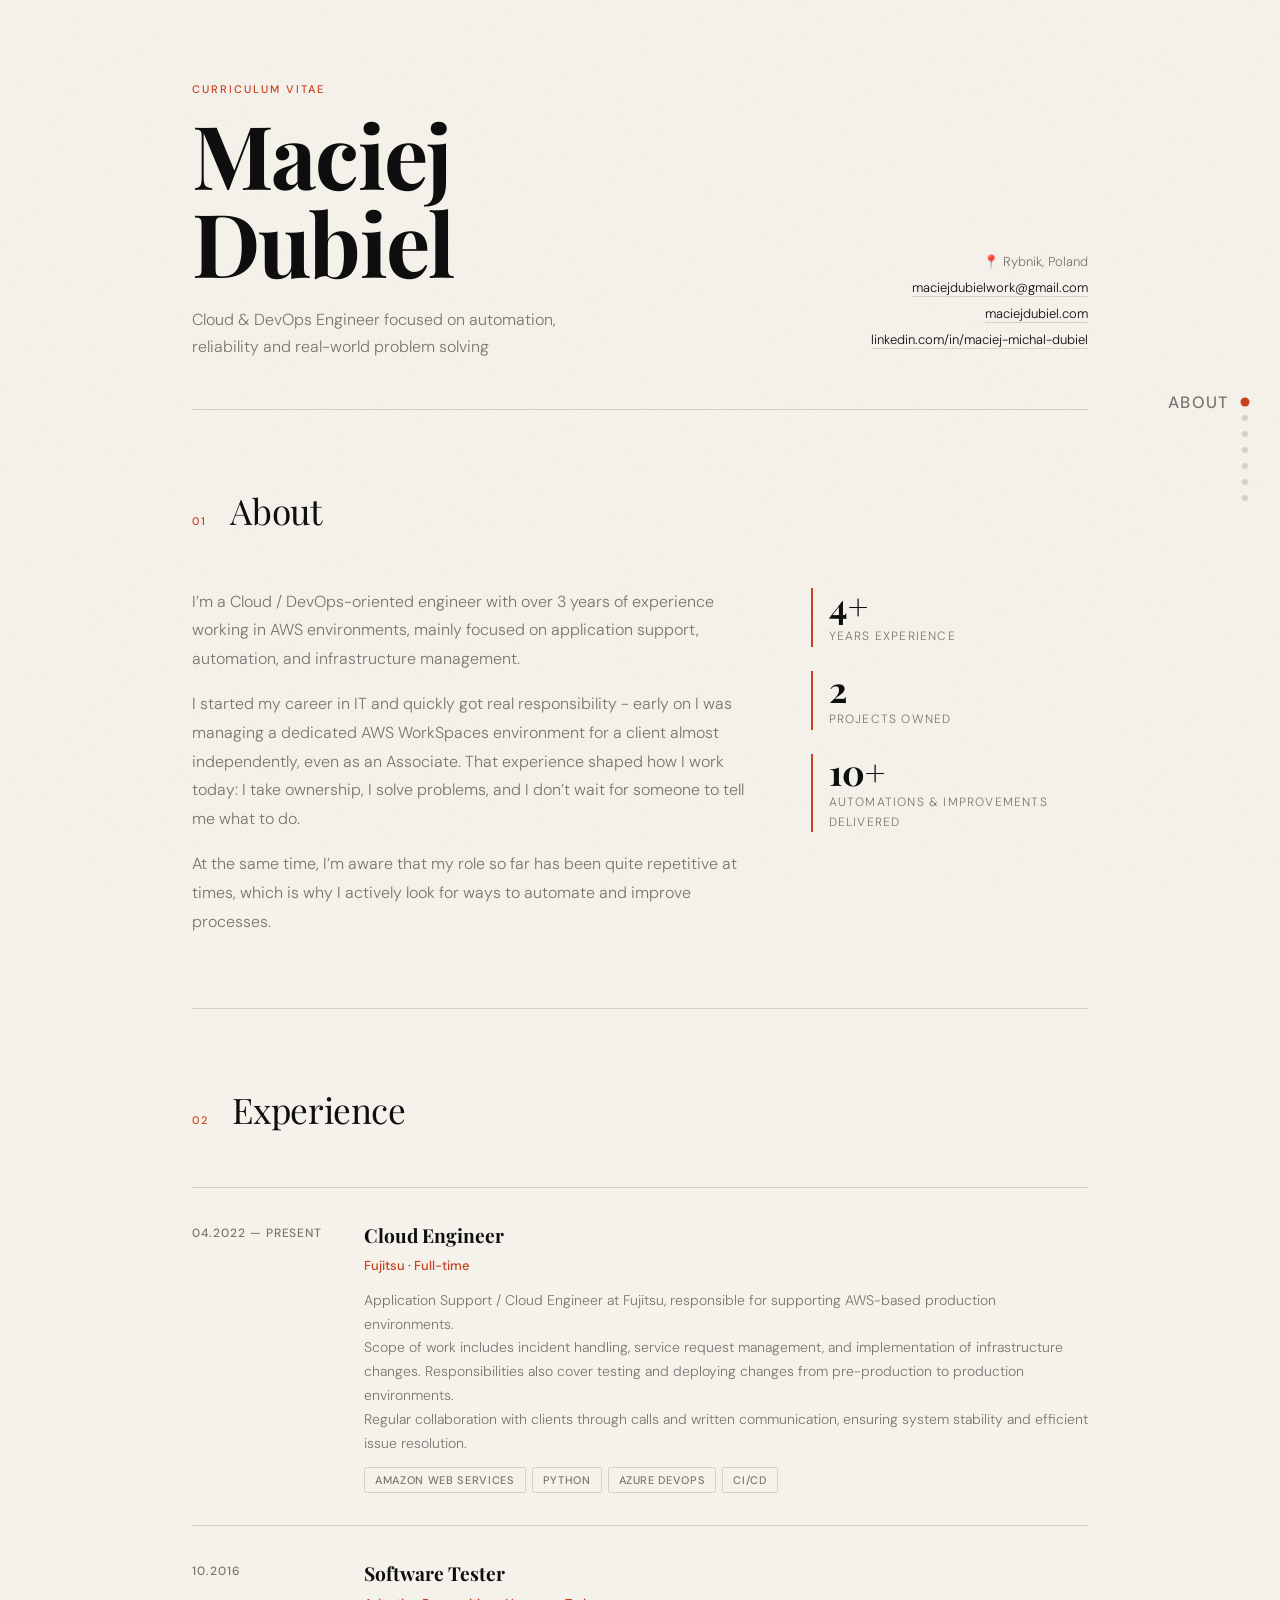
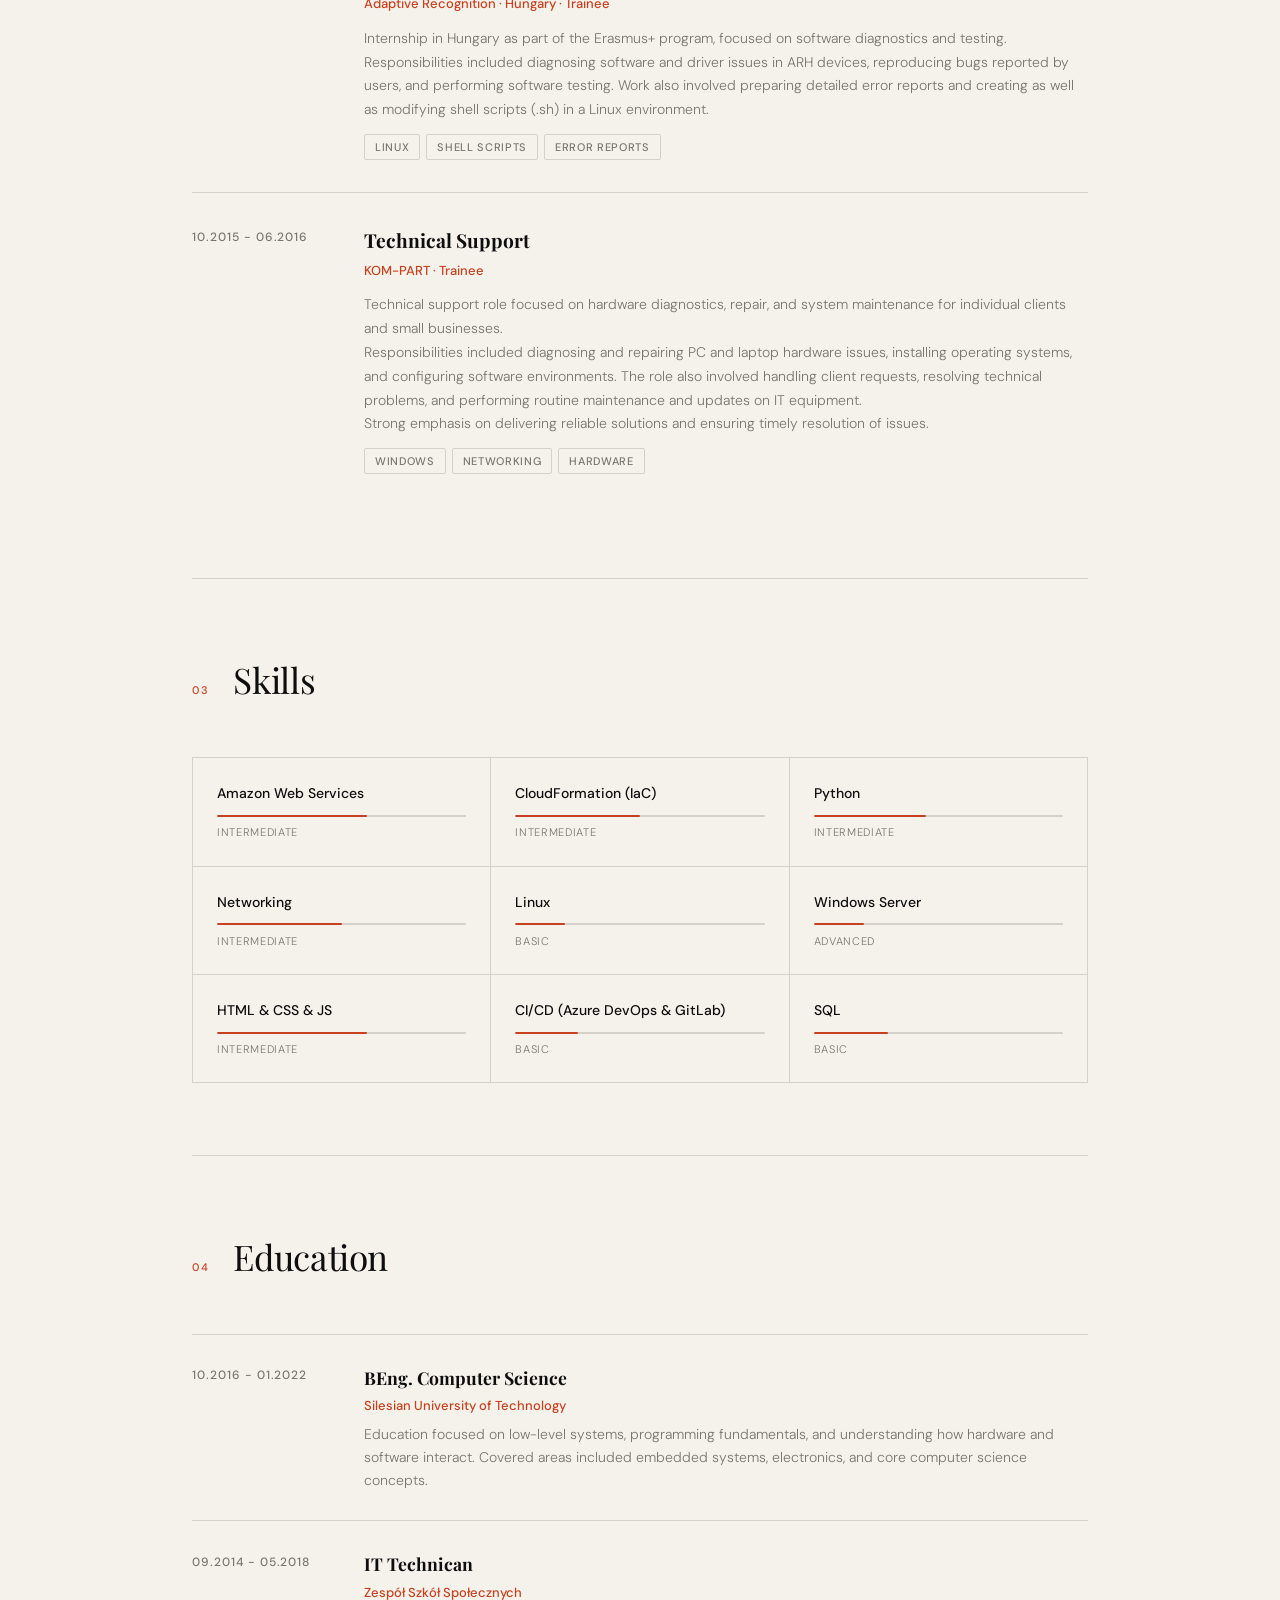
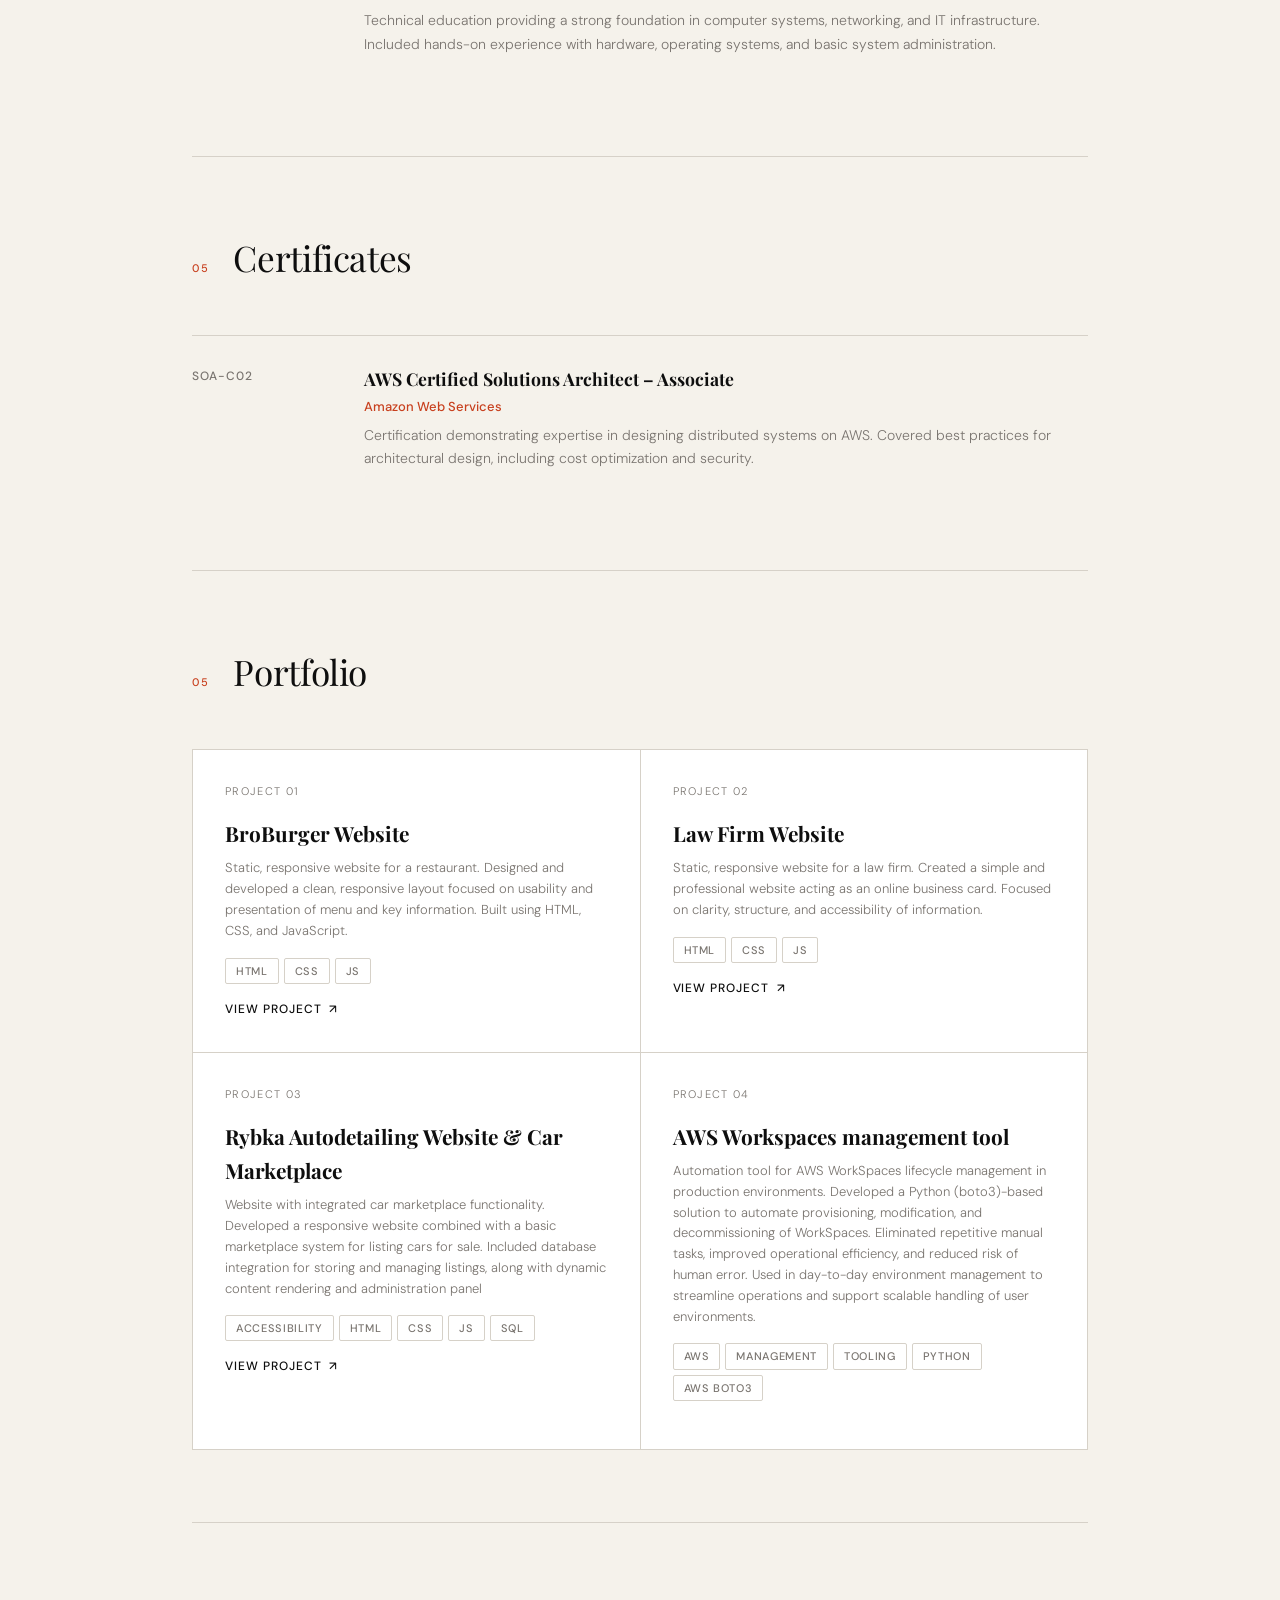
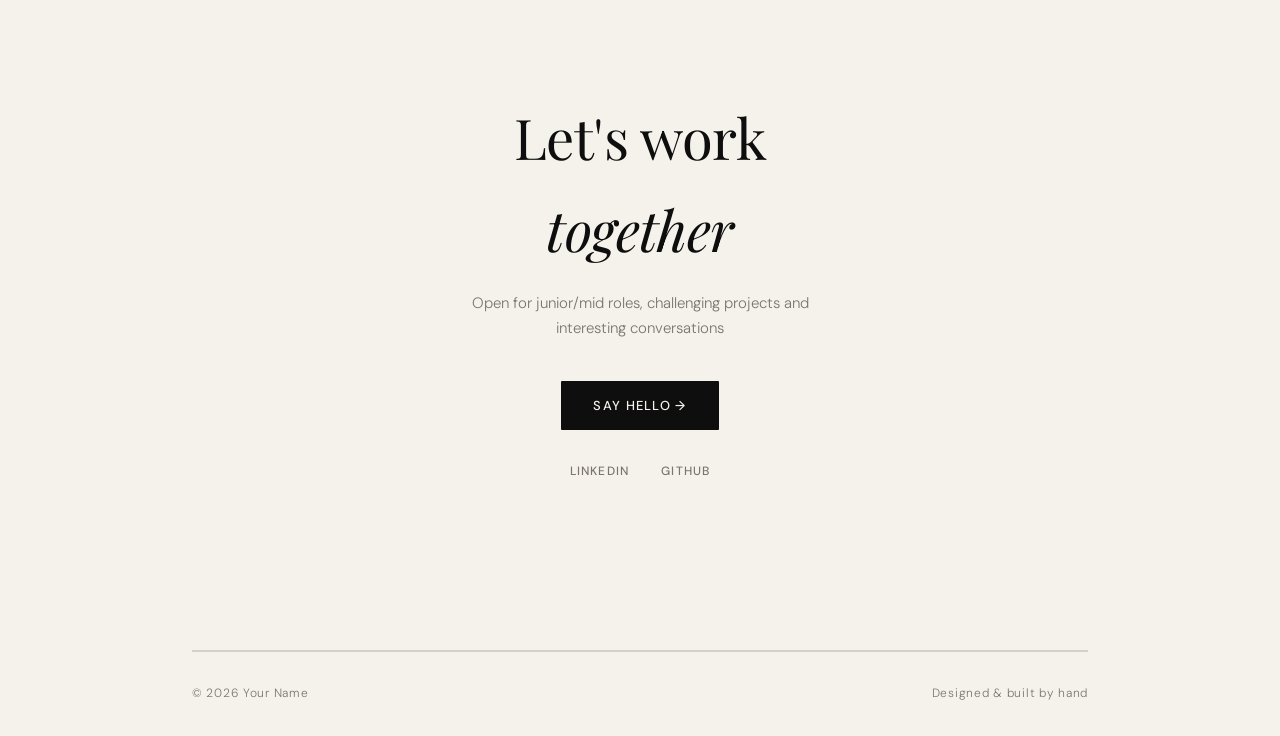
==== cv.html @ cc030956 "Add files via upload" ====
<!DOCTYPE html>
<html lang="en">
<head>
<meta charset="UTF-8">
<meta name="viewport" content="width=device-width, initial-scale=1.0">
<title>CV — Your Name</title>
<link href="https://fonts.googleapis.com/css2?family=Playfair+Display:ital,wght@0,400;0,700;1,400&family=DM+Sans:wght@300;400;500&display=swap" rel="stylesheet">
<link rel="stylesheet" href="style.css">
</head>
<body>

<nav class="section-nav">
  <a href="#about"     data-label="About"></a>
  <a href="#experience" data-label="Experience"></a>
  <a href="#skills"    data-label="Skills"></a>
  <a href="#education" data-label="Education"></a>
  <a href="#certificates" data-label="Certificates"></a>
  <a href="#portfolio" data-label="Portfolio"></a>
  <a href="#contact"   data-label="Contact"></a>
</nav>

<div class="page">

  <!-- HEADER -->
  <header>
    <div class="header-left">
      <p class="name-label">Curriculum Vitae</p>
      <h1>Maciej<br>Dubiel</h1>
      <p class="tagline">Cloud & DevOps Engineer focused on automation, reliability and real-world problem solving</p>
    </div>
    <div class="header-right">
      <div>📍 Rybnik, Poland</div>
      <div><a href="mailto:maciejdubielwork@gmail.com">maciejdubielwork@gmail.com</a></div>
      <div><a href="https://maciejdubiel.com" target="_blank">maciejdubiel.com</a></div>
      <div><a href="https://linkedin.com/in/maciej-michal-dubiel" target="_blank">linkedin.com/in/maciej-michal-dubiel</a></div>
    </div>
  </header>

  <!-- ABOUT -->
  <section id="about">
    <div class="section-header fade-in">
      <span class="section-number">01</span>
      <h2>About</h2>
    </div>
    <div class="about-grid">
      <div class="about-text fade-in">
        <p>I’m a Cloud / DevOps-oriented engineer with over 3 years of experience working in AWS environments, mainly focused on application support, automation, and infrastructure management.</p>
        <p>I started my career in IT and quickly got real responsibility - early on I was managing a dedicated AWS WorkSpaces environment for a client almost independently, even as an Associate. That experience shaped how I work today: I take ownership, I solve problems, and I don’t wait for someone to tell me what to do.</p>
        <p>At the same time, I’m aware that my role so far has been quite repetitive at times, which is why I actively look for ways to automate and improve processes.</p>
      </div>
      <div class="about-stats fade-in">
        <div class="stat">
          <div class="stat-number">4+</div>
          <div class="stat-label">Years experience</div>
        </div>
        <div class="stat">
          <div class="stat-number">2</div>
          <div class="stat-label">Projects owned</div>
        </div>
        <div class="stat">
          <div class="stat-number">10+</div>
          <div class="stat-label">Automations & improvements delivered</div>
        </div>
      </div>
    </div>
  </section>

  <!-- EXPERIENCE -->
  <section id="experience">
    <div class="section-header fade-in">
      <span class="section-number">02</span>
      <h2>Experience</h2>
    </div>
    <div class="timeline">

      <div class="timeline-item">
        <div class="timeline-date">04.2022 — Present</div>
        <div class="timeline-content">
          <h3>Cloud Engineer</h3>
          <div class="company">Fujitsu · Full-time</div>
          <p>Application Support / Cloud Engineer at Fujitsu, responsible for supporting AWS-based production environments.</p>
          <p>Scope of work includes incident handling, service request management, and implementation of infrastructure changes. Responsibilities also cover testing and deploying changes from pre-production to production environments.</p>
          <p>Regular collaboration with clients through calls and written communication, ensuring system stability and efficient issue resolution.</p>
          <div class="tags">
            <span class="tag">Amazon Web Services</span>
            <span class="tag">Python</span>
            <span class="tag">Azure DevOps</span>
            <span class="tag">CI/CD</span>
          </div>
        </div>
      </div>

      <div class="timeline-item">
        <div class="timeline-date">10.2016</div>
        <div class="timeline-content">
          <h3>Software Tester</h3>
          <div class="company">Adaptive Recognition · Hungary · Trainee</div>
          <p>Internship in Hungary as part of the Erasmus+ program, focused on software diagnostics and testing.</p>
          <p>Responsibilities included diagnosing software and driver issues in ARH devices, reproducing bugs reported by users, and performing software testing. Work also involved preparing detailed error reports and creating as well as modifying shell scripts (.sh) in a Linux environment.</p>
          <div class="tags">
            <span class="tag">Linux</span>
            <span class="tag">Shell Scripts</span>
            <span class="tag">Error reports</span>
          </div>
        </div>
      </div>

      <div class="timeline-item">
        <div class="timeline-date">10.2015 - 06.2016</div>
        <div class="timeline-content">
          <h3>Technical Support</h3>
          <div class="company">KOM-PART · Trainee</div>
          <p>Technical support role focused on hardware diagnostics, repair, and system maintenance for individual clients and small businesses.</p>
          <p>Responsibilities included diagnosing and repairing PC and laptop hardware issues, installing operating systems, and configuring software environments. The role also involved handling client requests, resolving technical problems, and performing routine maintenance and updates on IT equipment.</p>
          <p>Strong emphasis on delivering reliable solutions and ensuring timely resolution of issues.</p>
          <div class="tags">
            <span class="tag">Windows</span>
            <span class="tag">Networking</span>
            <span class="tag">Hardware</span>
          </div>
        </div>
      </div>

    </div>
  </section>

  <!-- SKILLS -->
  <section id="skills">
    <div class="section-header fade-in">
      <span class="section-number">03</span>
      <h2>Skills</h2>
    </div>
    <div class="skills-grid fade-in">
      <div class="skill-cell"><div class="skill-name">Amazon Web Services</div><div class="skill-bar"><div class="skill-fill" data-width="60"></div></div><div class="skill-level">Intermediate</div></div>
      <div class="skill-cell"><div class="skill-name">CloudFormation (IaC)</div><div class="skill-bar"><div class="skill-fill" data-width="50"></div></div><div class="skill-level">Intermediate</div></div>
      <div class="skill-cell"><div class="skill-name">Python</div><div class="skill-bar"><div class="skill-fill" data-width="45"></div></div><div class="skill-level">Intermediate</div></div>
      <div class="skill-cell"><div class="skill-name">Networking</div><div class="skill-bar"><div class="skill-fill" data-width="50"></div></div><div class="skill-level">Intermediate</div></div>
      <div class="skill-cell"><div class="skill-name">Linux</div><div class="skill-bar"><div class="skill-fill" data-width="20"></div></div><div class="skill-level">Basic</div></div>
      <div class="skill-cell"><div class="skill-name">Windows Server</div><div class="skill-bar"><div class="skill-fill" data-width="20"></div></div><div class="skill-level">Advanced</div></div>
      <div class="skill-cell"><div class="skill-name">HTML & CSS & JS</div><div class="skill-bar"><div class="skill-fill" data-width="60"></div></div><div class="skill-level">Intermediate</div></div>
      <div class="skill-cell"><div class="skill-name">CI/CD (Azure DevOps & GitLab)</div><div class="skill-bar"><div class="skill-fill" data-width="25"></div></div><div class="skill-level">Basic</div></div>
      <div class="skill-cell"><div class="skill-name">SQL</div><div class="skill-bar"><div class="skill-fill" data-width="30"></div></div><div class="skill-level">Basic</div></div>
    </div>
  </section>

  <!-- EDUCATION -->
  <section id="education">
    <div class="section-header fade-in">
      <span class="section-number">04</span>
      <h2>Education</h2>
    </div>
    <div class="edu-list">
      <div class="edu-item fade-in">
        <div class="edu-year">10.2016 - 01.2022</div>
        <div class="edu-content">
          <h3>BEng. Computer Science</h3>
          <div class="institution">Silesian University of Technology</div>
          <p>Education focused on low-level systems, programming fundamentals, and understanding how hardware and software interact. Covered areas included embedded systems, electronics, and core computer science concepts.</p>
        </div>
      </div>
      <div class="edu-item fade-in">
        <div class="edu-year">09.2014 - 05.2018</div>
        <div class="edu-content">
          <h3>IT Technican</h3>
          <div class="institution">Zespół Szkół Społecznych</div>
          <p>Technical education providing a strong foundation in computer systems, networking, and IT infrastructure. Included hands-on experience with hardware, operating systems, and basic system administration.</p>
        </div>
      </div>
    </div>
  </section>

   <!-- Certificates -->
  <section id="certificates">
    <div class="section-header fade-in">
      <span class="section-number">05</span>
      <h2>Certificates</h2>
    </div>
    <div class="edu-list">
      <div class="edu-item fade-in">
        <div class="edu-year">SOA-C02</div>
        <div class="edu-content">
          <h3>AWS Certified Solutions Architect – Associate</h3>
          <div class="institution">Amazon Web Services</div>
          <p>Certification demonstrating expertise in designing distributed systems on AWS. Covered best practices for architectural design, including cost optimization and security.</p>
        </div>
      </div>

  </section>

  <!-- PORTFOLIO -->
  <section id="portfolio">
    <div class="section-header fade-in">
      <span class="section-number">05</span>
      <h2>Portfolio</h2>
    </div>
    <div class="portfolio-grid fade-in">

      <a class="portfolio-item" href="https://pozdromaciek.github.io/Broburger_website/" target="_blank">
        <div class="proj-num">Project 01</div>
        <div class="proj-title">BroBurger Website</div>
        <div class="proj-desc">Static, responsive website for a restaurant.
        Designed and developed a clean, responsive layout focused on usability and presentation of menu and key information. Built using HTML, CSS, and JavaScript.</div>
        <div class="proj-tags tags"><span class="tag">HTML</span><span class="tag">CSS</span><span class="tag">JS</span></div>
        <div class="proj-link">View project <span class="proj-arrow">↗</span></div>
      </a>

      <a class="portfolio-item" href="https://www.adwokatszczepanska.pl/" target="_blank">
        <div class="proj-num">Project 02</div>
        <div class="proj-title">Law Firm Website</div>
        <div class="proj-desc">Static, responsive website for a law firm.
        Created a simple and professional website acting as an online business card. Focused on clarity, structure, and accessibility of information.</div>
        <div class="proj-tags tags"><span class="tag">HTML</span><span class="tag">CSS</span><span class="tag">JS</span></div>
        <div class="proj-link">View project <span class="proj-arrow">↗</span></div>
      </a>

      <a class="portfolio-item" href="https://rybkaautodetailing.pl/" target="_blank">
        <div class="proj-num">Project 03</div>
        <div class="proj-title">Rybka Autodetailing Website & Car Marketplace</div>
        <div class="proj-desc">Website with integrated car marketplace functionality.
        Developed a responsive website combined with a basic marketplace system for listing cars for sale. Included database integration for storing and managing listings, along with dynamic content rendering and administration panel</div>
        <div class="proj-tags tags"><span class="tag">Accessibility</span><span class="tag">HTML</span><span class="tag">CSS</span><span class="tag">JS</span><span class="tag">SQL</span></div>
        <div class="proj-link">View project <span class="proj-arrow">↗</span></div>
      </a>

      <a class="portfolio-item" href="#" target="_blank">
        <div class="proj-num">Project 04</div>
        <div class="proj-title">AWS Workspaces management tool</div>
        <div class="proj-desc">Automation tool for AWS WorkSpaces lifecycle management in production environments.
        Developed a Python (boto3)-based solution to automate provisioning, modification, and decommissioning of WorkSpaces. Eliminated repetitive manual tasks, improved operational efficiency, and reduced risk of human error.
        Used in day-to-day environment management to streamline operations and support scalable handling of user environments.</div>
        <div class="proj-tags tags"><span class="tag">AWS</span><span class="tag">Management</span><span class="tag">Tooling</span><span class="tag">Python</span><span class="tag">AWS Boto3</span></div>
      </a>

    </div>
  </section>

  <!-- CONTACT -->
  <section id="contact">
    <div class="contact-block fade-in">
      <h2>Let's work<br><em>together</em></h2>
      <p>Open for junior/mid roles, challenging projects and interesting conversations</p>
      <a class="btn" href="mailto:maciejdubielwork@gmail.com">Say hello →</a>
      <div class="contact-links">
        <a href="https://www.linkedin.com/in/maciej-michal-dubiel/" target="_blank">LinkedIn</a>
        <a href="https://github.com/pozdromaciek" target="_blank">GitHub</a>
      </div>
    </div>
  </section>

  <footer>
    <span>© 2026 Your Name</span>
    <span>Designed & built by hand</span>
  </footer>

</div>

<script>
  // Intersection observer — fade in + skill bars
  const io = new IntersectionObserver((entries) => {
    entries.forEach(entry => {
      if (!entry.isIntersecting) return;
      const el = entry.target;
      el.classList.add('visible');

      // animate skill bars inside this element
      el.querySelectorAll('.skill-fill').forEach(bar => {
        bar.style.width = bar.dataset.width + '%';
      });

      io.unobserve(el);
    });
  }, { threshold: 0.12 });

  document.querySelectorAll('.fade-in, .timeline-item').forEach(el => io.observe(el));

  // Active nav dot
  const sections = document.querySelectorAll('section[id]');
  const navLinks = document.querySelectorAll('.section-nav a');

  const sectionObserver = new IntersectionObserver((entries) => {
    entries.forEach(entry => {
      if (entry.isIntersecting) {
        navLinks.forEach(a => a.classList.remove('active'));
        const active = document.querySelector(`.section-nav a[href="#${entry.target.id}"]`);
        if (active) active.classList.add('active');
      }
    });
  }, { rootMargin: '-40% 0px -40% 0px' });

  sections.forEach(s => sectionObserver.observe(s));
</script>
</body>
</html>
---- style.css ----
*, *::before, *::after { box-sizing: border-box; margin: 0; padding: 0; }

  :root {
    --ink: #0e0e0e;
    --paper: #f5f2eb;
    --accent: #c8401e;
    --muted: #7a7570;
    --line: #d6d1c8;
    --card: #ffffff;
    --ff-display: 'Playfair Display', Georgia, serif;
    --ff-body: 'DM Sans', system-ui, sans-serif;
  }

  html { scroll-behavior: smooth; }

  body {
    background: var(--paper);
    color: var(--ink);
    font-family: var(--ff-body);
    font-weight: 300;
    line-height: 1.65;
    font-size: 15px;
    overflow-x: hidden;
  }

  /* ── NOISE TEXTURE ── */
  body::before {
    content: '';
    position: fixed;
    inset: 0;
    background-image: url("data:image/svg+xml,%3Csvg viewBox='0 0 256 256' xmlns='http://www.w3.org/2000/svg'%3E%3Cfilter id='n'%3E%3CfeTurbulence type='fractalNoise' baseFrequency='0.9' numOctaves='4' stitchTiles='stitch'/%3E%3C/filter%3E%3Crect width='100%25' height='100%25' filter='url(%23n)' opacity='0.04'/%3E%3C/svg%3E");
    pointer-events: none;
    z-index: 0;
  }

  /* ── LAYOUT ── */
  .page { position: relative; z-index: 1; max-width: 960px; margin: 0 auto; padding: 0 2rem; }

  /* ── HEADER ── */
  header {
    padding: 5rem 0 3rem;
    border-bottom: 1px solid var(--line);
    display: grid;
    grid-template-columns: 1fr auto;
    gap: 2rem;
    align-items: end;
  }

  .header-left {}

  .name-label {
    font-family: var(--ff-body);
    font-size: 11px;
    font-weight: 500;
    letter-spacing: 0.18em;
    text-transform: uppercase;
    color: var(--accent);
    margin-bottom: 0.75rem;
  }

  h1 {
    font-family: var(--ff-display);
    font-size: clamp(3rem, 8vw, 5.5rem);
    font-weight: 700;
    line-height: 1.0;
    letter-spacing: -0.02em;
    color: var(--ink);
  }

  h1 em {
    font-style: italic;
    font-weight: 400;
    color: var(--accent);
  }

  .tagline {
    margin-top: 1.25rem;
    font-size: 1rem;
    color: var(--muted);
    max-width: 38ch;
    line-height: 1.7;
  }

  .header-right {
    text-align: right;
    font-size: 13px;
    color: var(--muted);
    line-height: 2;
    padding-bottom: 0.5rem;
  }

  .header-right a {
    color: var(--ink);
    text-decoration: none;
    border-bottom: 1px solid var(--line);
    transition: border-color 0.2s, color 0.2s;
  }
  .header-right a:hover { color: var(--accent); border-color: var(--accent); }

  /* ── NAV DOTS ── */
  .section-nav {
    position: fixed;
    right: 2rem;
    top: 50%;
    transform: translateY(-50%);
    display: flex;
    flex-direction: column;
    gap: 10px;
    z-index: 100;
  }

  .section-nav a {
    display: block;
    width: 6px;
    height: 6px;
    border-radius: 50%;
    background: var(--line);
    transition: background 0.3s, transform 0.3s;
    position: relative;
  }

  .section-nav a::after {
    content: attr(data-label);
    position: absolute;
    right: 14px;
    top: 50%;
    transform: translateY(-50%);
    font-size: 11px;
    font-weight: 500;
    letter-spacing: 0.1em;
    text-transform: uppercase;
    color: var(--muted);
    white-space: nowrap;
    opacity: 0;
    transition: opacity 0.2s;
    pointer-events: none;
  }

  .section-nav a:hover::after,
  .section-nav a.active::after { opacity: 1; }

  .section-nav a.active,
  .section-nav a:hover {
    background: var(--accent);
    transform: scale(1.5);
  }

  /* ── SECTIONS ── */
  section { padding: 4.5rem 0; border-bottom: 1px solid var(--line); }
  section:last-child { border-bottom: none; }

  .section-header {
    display: flex;
    align-items: baseline;
    gap: 1.5rem;
    margin-bottom: 3rem;
  }

  .section-number {
    font-size: 11px;
    font-weight: 500;
    letter-spacing: 0.15em;
    text-transform: uppercase;
    color: var(--accent);
    min-width: 2ch;
  }

  h2 {
    font-family: var(--ff-display);
    font-size: clamp(1.6rem, 3vw, 2.2rem);
    font-weight: 400;
    letter-spacing: -0.01em;
  }

  /* ── ABOUT ── */
  .about-grid { display: grid; grid-template-columns: 2fr 1fr; gap: 4rem; align-items: start; }

  .about-text p { color: var(--muted); font-size: 1rem; line-height: 1.8; }
  .about-text p + p { margin-top: 1rem; }

  .about-stats { display: flex; flex-direction: column; gap: 1.5rem; }

  .stat { border-left: 2px solid var(--accent); padding-left: 1rem; }
  .stat-number { font-family: var(--ff-display); font-size: 2.2rem; font-weight: 700; line-height: 1; }
  .stat-label { font-size: 12px; text-transform: uppercase; letter-spacing: 0.1em; color: var(--muted); margin-top: 0.25rem; }

  /* ── EXPERIENCE ── */
  .timeline { display: flex; flex-direction: column; gap: 0; }

  .timeline-item {
    display: grid;
    grid-template-columns: 140px 1fr;
    gap: 2rem;
    padding: 2rem 0;
    border-top: 1px solid var(--line);
    position: relative;
    opacity: 0;
    transform: translateY(20px);
    transition: opacity 0.5s ease, transform 0.5s ease;
  }

  .timeline-item.visible { opacity: 1; transform: translateY(0); }

  .timeline-date {
    font-size: 12px;
    font-weight: 500;
    letter-spacing: 0.08em;
    color: var(--muted);
    text-transform: uppercase;
    padding-top: 0.2rem;
  }

  .timeline-content h3 {
    font-family: var(--ff-display);
    font-size: 1.2rem;
    font-weight: 700;
    margin-bottom: 0.2rem;
  }

  .timeline-content .company {
    font-size: 13px;
    color: var(--accent);
    font-weight: 500;
    margin-bottom: 0.75rem;
  }

  .timeline-content p { color: var(--muted); font-size: 14px; line-height: 1.7; }

  .tags { display: flex; flex-wrap: wrap; gap: 6px; margin-top: 0.75rem; }
  .tag {
    font-size: 11px;
    font-weight: 500;
    letter-spacing: 0.06em;
    text-transform: uppercase;
    padding: 3px 10px;
    border: 1px solid var(--line);
    border-radius: 2px;
    color: var(--muted);
  }

  /* ── SKILLS ── */
  .skills-grid { display: grid; grid-template-columns: repeat(3, 1fr); gap: 1px; background: var(--line); border: 1px solid var(--line); }

  .skill-cell {
    background: var(--paper);
    padding: 1.5rem;
    transition: background 0.2s;
    cursor: default;
  }

  .skill-cell:hover { background: var(--card); }

  .skill-name {
    font-size: 14px;
    font-weight: 500;
    margin-bottom: 0.6rem;
  }

  .skill-bar {
    height: 2px;
    background: var(--line);
    border-radius: 1px;
    overflow: hidden;
  }

  .skill-fill {
    height: 100%;
    background: var(--accent);
    border-radius: 1px;
    width: 0%;
    transition: width 1s cubic-bezier(0.4, 0, 0.2, 1);
  }

  .skill-level { font-size: 11px; color: var(--muted); margin-top: 0.4rem; letter-spacing: 0.06em; text-transform: uppercase; }

  /* ── EDUCATION ── */
  .edu-list { display: flex; flex-direction: column; gap: 0; }

  .edu-item {
    display: grid;
    grid-template-columns: 140px 1fr;
    gap: 2rem;
    padding: 1.75rem 0;
    border-top: 1px solid var(--line);
  }

  .edu-year { font-size: 12px; color: var(--muted); font-weight: 500; letter-spacing: 0.08em; text-transform: uppercase; padding-top: 0.2rem; }

  .edu-content h3 { font-family: var(--ff-display); font-size: 1.1rem; font-weight: 700; margin-bottom: 0.2rem; }
  .edu-content .institution { font-size: 13px; color: var(--accent); font-weight: 500; margin-bottom: 0.4rem; }
  .edu-content p { font-size: 14px; color: var(--muted); }

  /* ── PORTFOLIO ── */
  .portfolio-grid { display: grid; grid-template-columns: repeat(2, 1fr); gap: 1px; background: var(--line); border: 1px solid var(--line); }

  .portfolio-item {
    background: var(--card);
    padding: 2rem;
    position: relative;
    overflow: hidden;
    cursor: pointer;
    transition: background 0.25s;
    text-decoration: none;
    color: inherit;
    display: block;
  }

  .portfolio-item:hover { background: var(--ink); }
  .portfolio-item:hover .proj-title,
  .portfolio-item:hover .proj-desc,
  .portfolio-item:hover .proj-link { color: var(--paper); }
  .portfolio-item:hover .proj-tags .tag { border-color: rgba(255,255,255,0.2); color: rgba(255,255,255,0.6); }
  .portfolio-item:hover .proj-arrow { color: var(--accent); }

  .proj-num { font-size: 11px; letter-spacing: 0.12em; text-transform: uppercase; color: var(--muted); margin-bottom: 1rem; transition: color 0.25s; }
  .portfolio-item:hover .proj-num { color: rgba(255,255,255,0.4); }

  .proj-title { font-family: var(--ff-display); font-size: 1.3rem; font-weight: 700; margin-bottom: 0.5rem; transition: color 0.25s; }
  .proj-desc { font-size: 13px; color: var(--muted); line-height: 1.6; margin-bottom: 1rem; transition: color 0.25s; }
  .proj-tags { display: flex; flex-wrap: wrap; gap: 5px; margin-bottom: 1rem; }

  .proj-link { font-size: 12px; font-weight: 500; letter-spacing: 0.08em; text-transform: uppercase; transition: color 0.25s; }
  .proj-arrow { margin-left: 4px; transition: color 0.25s; }

  /* ── CONTACT ── */
  .contact-block {
    display: flex;
    flex-direction: column;
    align-items: center;
    text-align: center;
    padding: 6rem 0;
  }

  .contact-block h2 {
    font-family: var(--ff-display);
    font-size: clamp(2rem, 5vw, 3.5rem);
    margin-bottom: 1rem;
  }

  .contact-block p { color: var(--muted); margin-bottom: 2.5rem; max-width: 40ch; }

  .btn {
    display: inline-flex;
    align-items: center;
    gap: 0.5rem;
    padding: 0.85rem 2rem;
    background: var(--ink);
    color: var(--paper);
    text-decoration: none;
    font-size: 13px;
    font-weight: 500;
    letter-spacing: 0.1em;
    text-transform: uppercase;
    transition: background 0.2s, color 0.2s;
    border-radius: 1px;
  }

  .btn:hover { background: var(--accent); }

  .contact-links { display: flex; gap: 2rem; margin-top: 2rem; }
  .contact-links a { font-size: 12px; font-weight: 500; letter-spacing: 0.1em; text-transform: uppercase; color: var(--muted); text-decoration: none; border-bottom: 1px solid transparent; transition: color 0.2s, border-color 0.2s; }
  .contact-links a:hover { color: var(--ink); border-color: var(--ink); }

  /* ── FOOTER ── */
  footer {
    padding: 2rem 0;
    display: flex;
    justify-content: space-between;
    align-items: center;
    font-size: 12px;
    color: var(--muted);
    letter-spacing: 0.06em;
    border-top: 1px solid var(--line);
  }

  /* ── FADE IN ── */
  .fade-in { opacity: 0; transform: translateY(24px); transition: opacity 0.6s ease, transform 0.6s ease; }
  .fade-in.visible { opacity: 1; transform: translateY(0); }

  /* ── RESPONSIVE ── */
  @media (max-width: 700px) {
    header { grid-template-columns: 1fr; }
    .header-right { text-align: left; }
    .about-grid { grid-template-columns: 1fr; gap: 2rem; }
    .skills-grid { grid-template-columns: repeat(2, 1fr); }
    .portfolio-grid { grid-template-columns: 1fr; }
    .timeline-item, .edu-item { grid-template-columns: 1fr; gap: 0.5rem; }
    .section-nav { display: none; }
  }
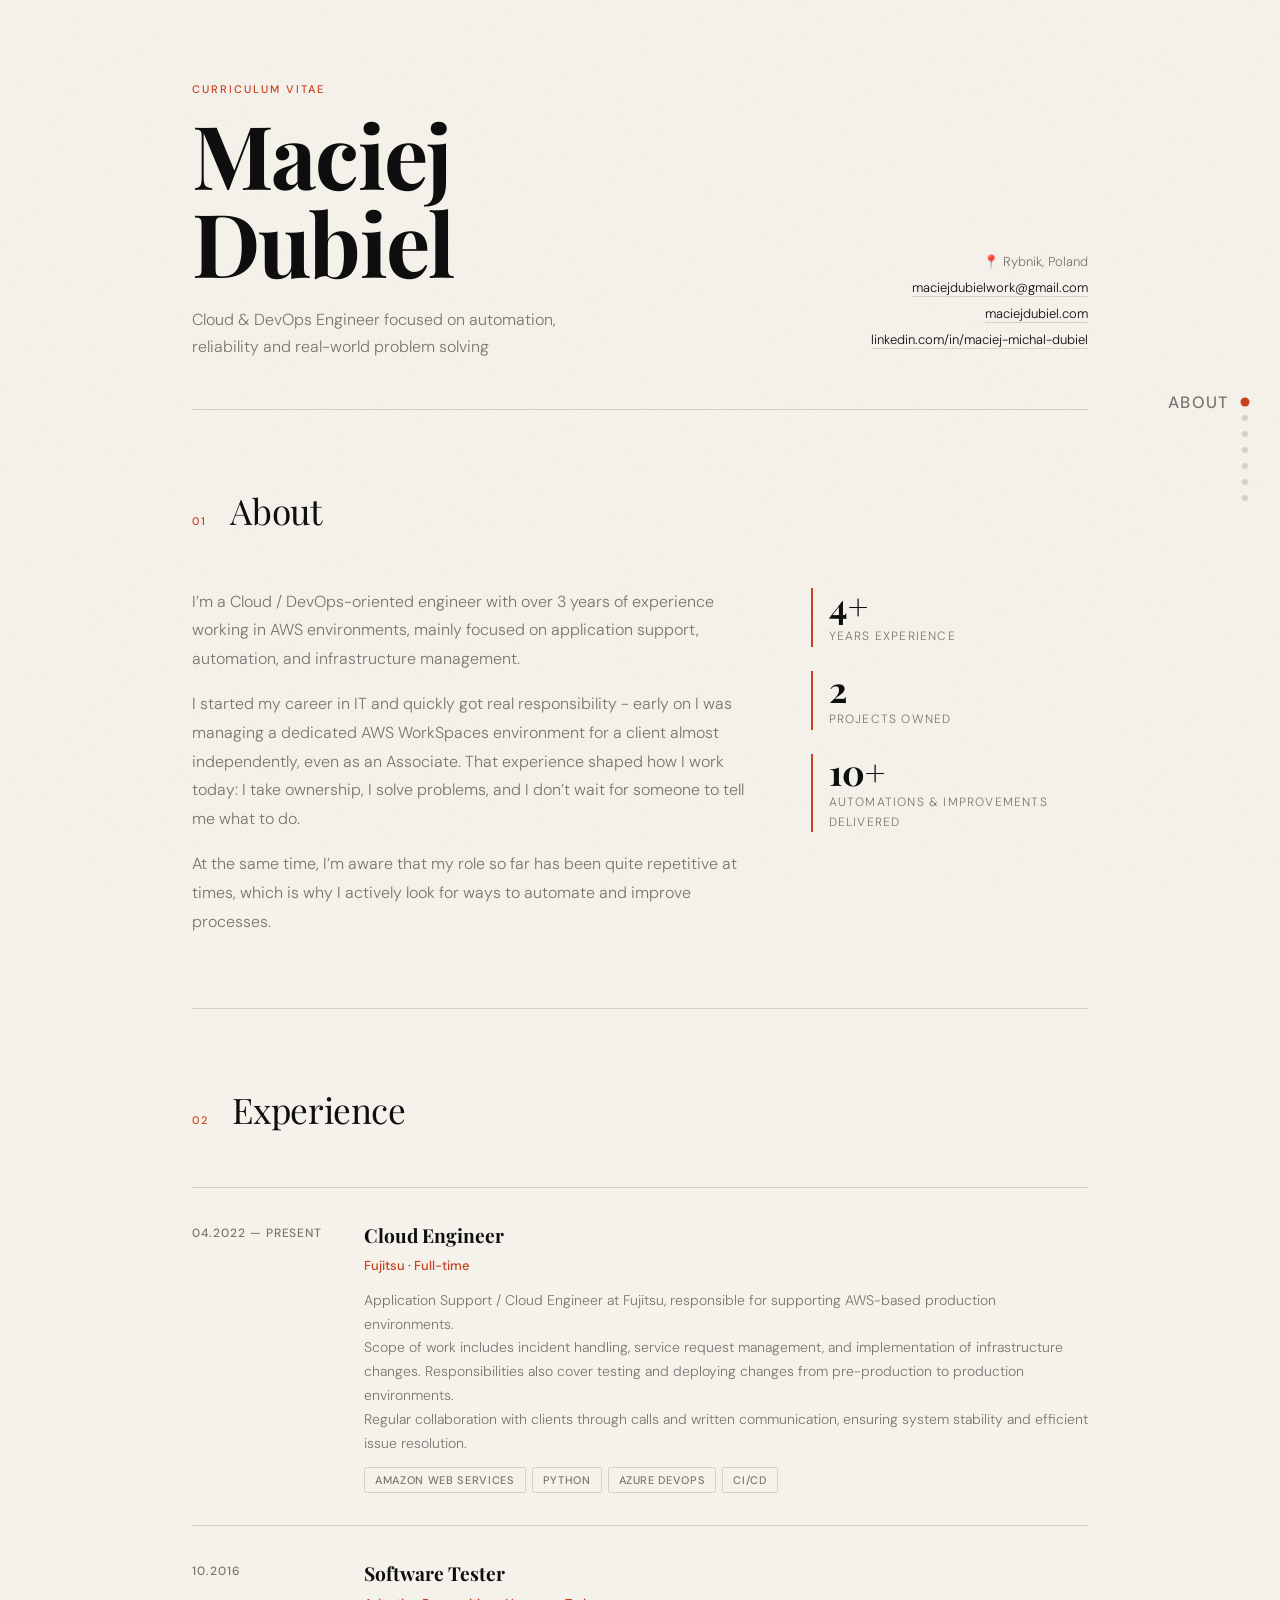
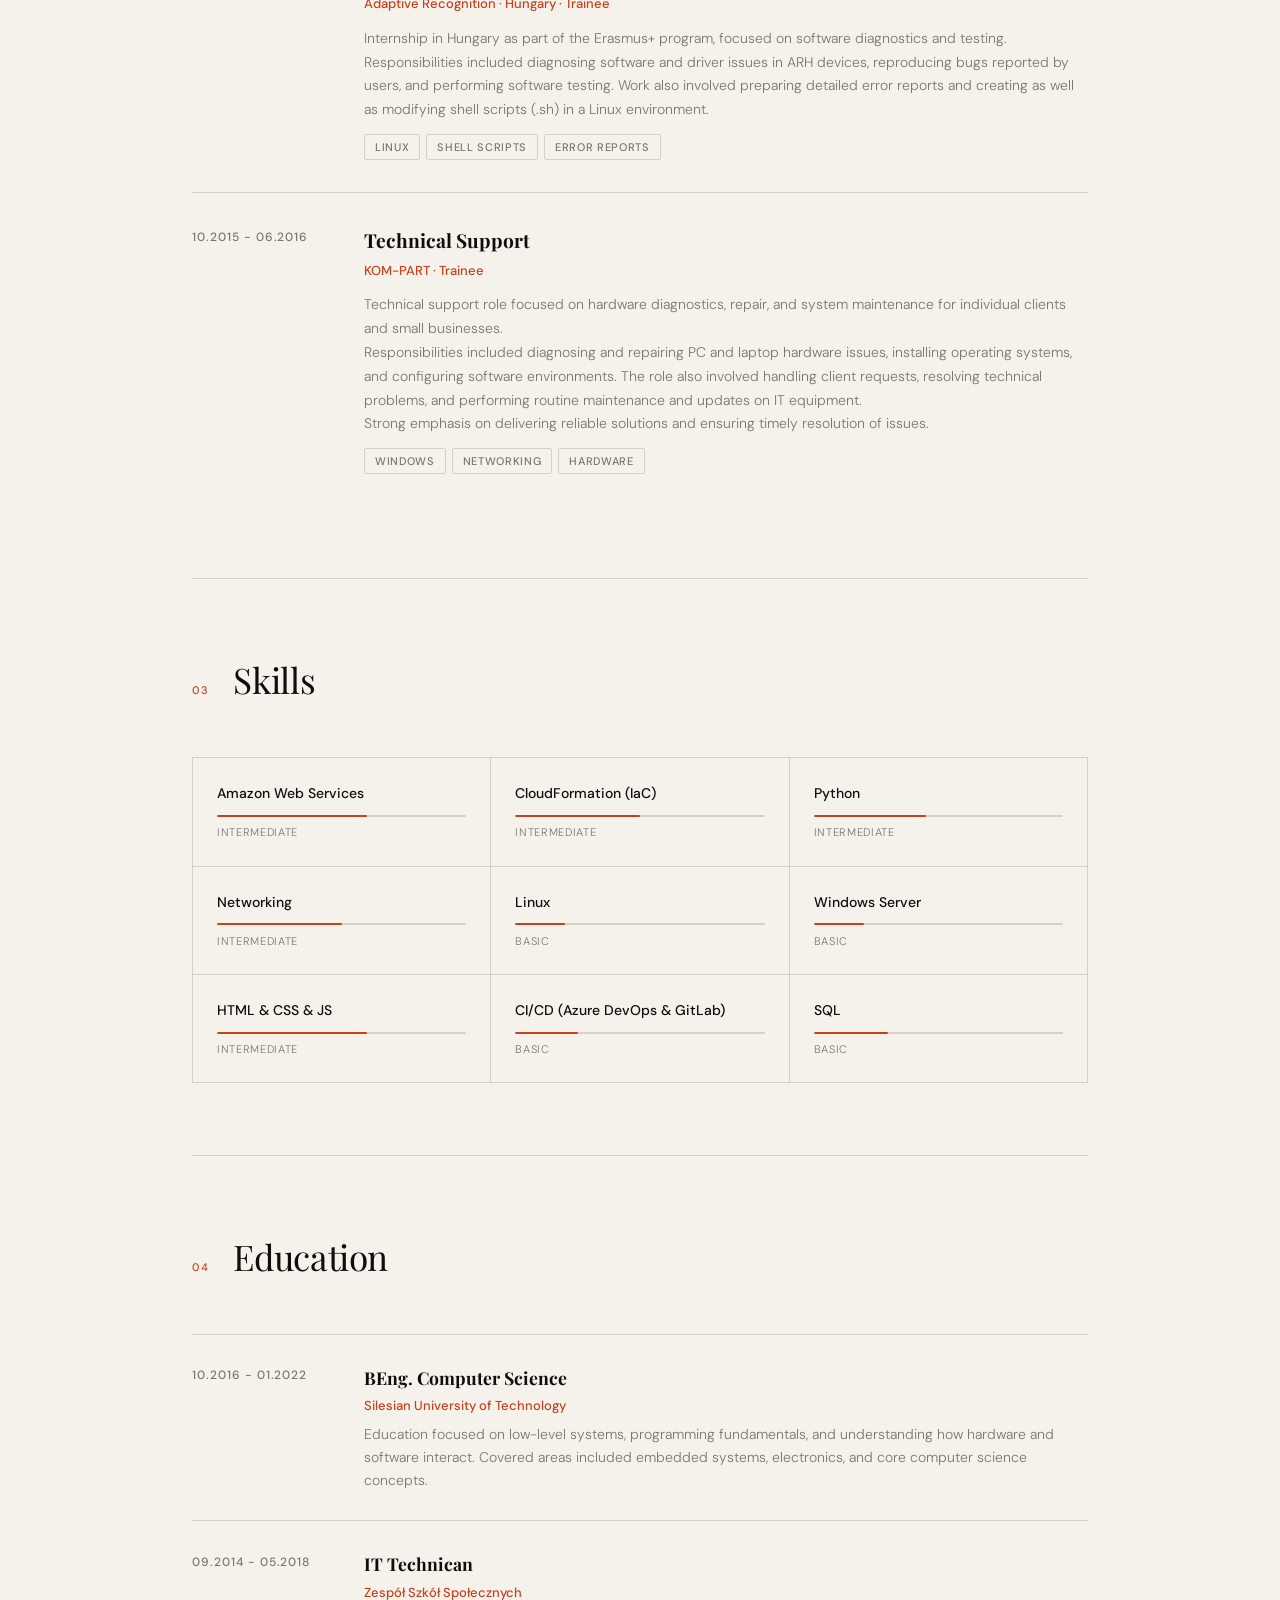
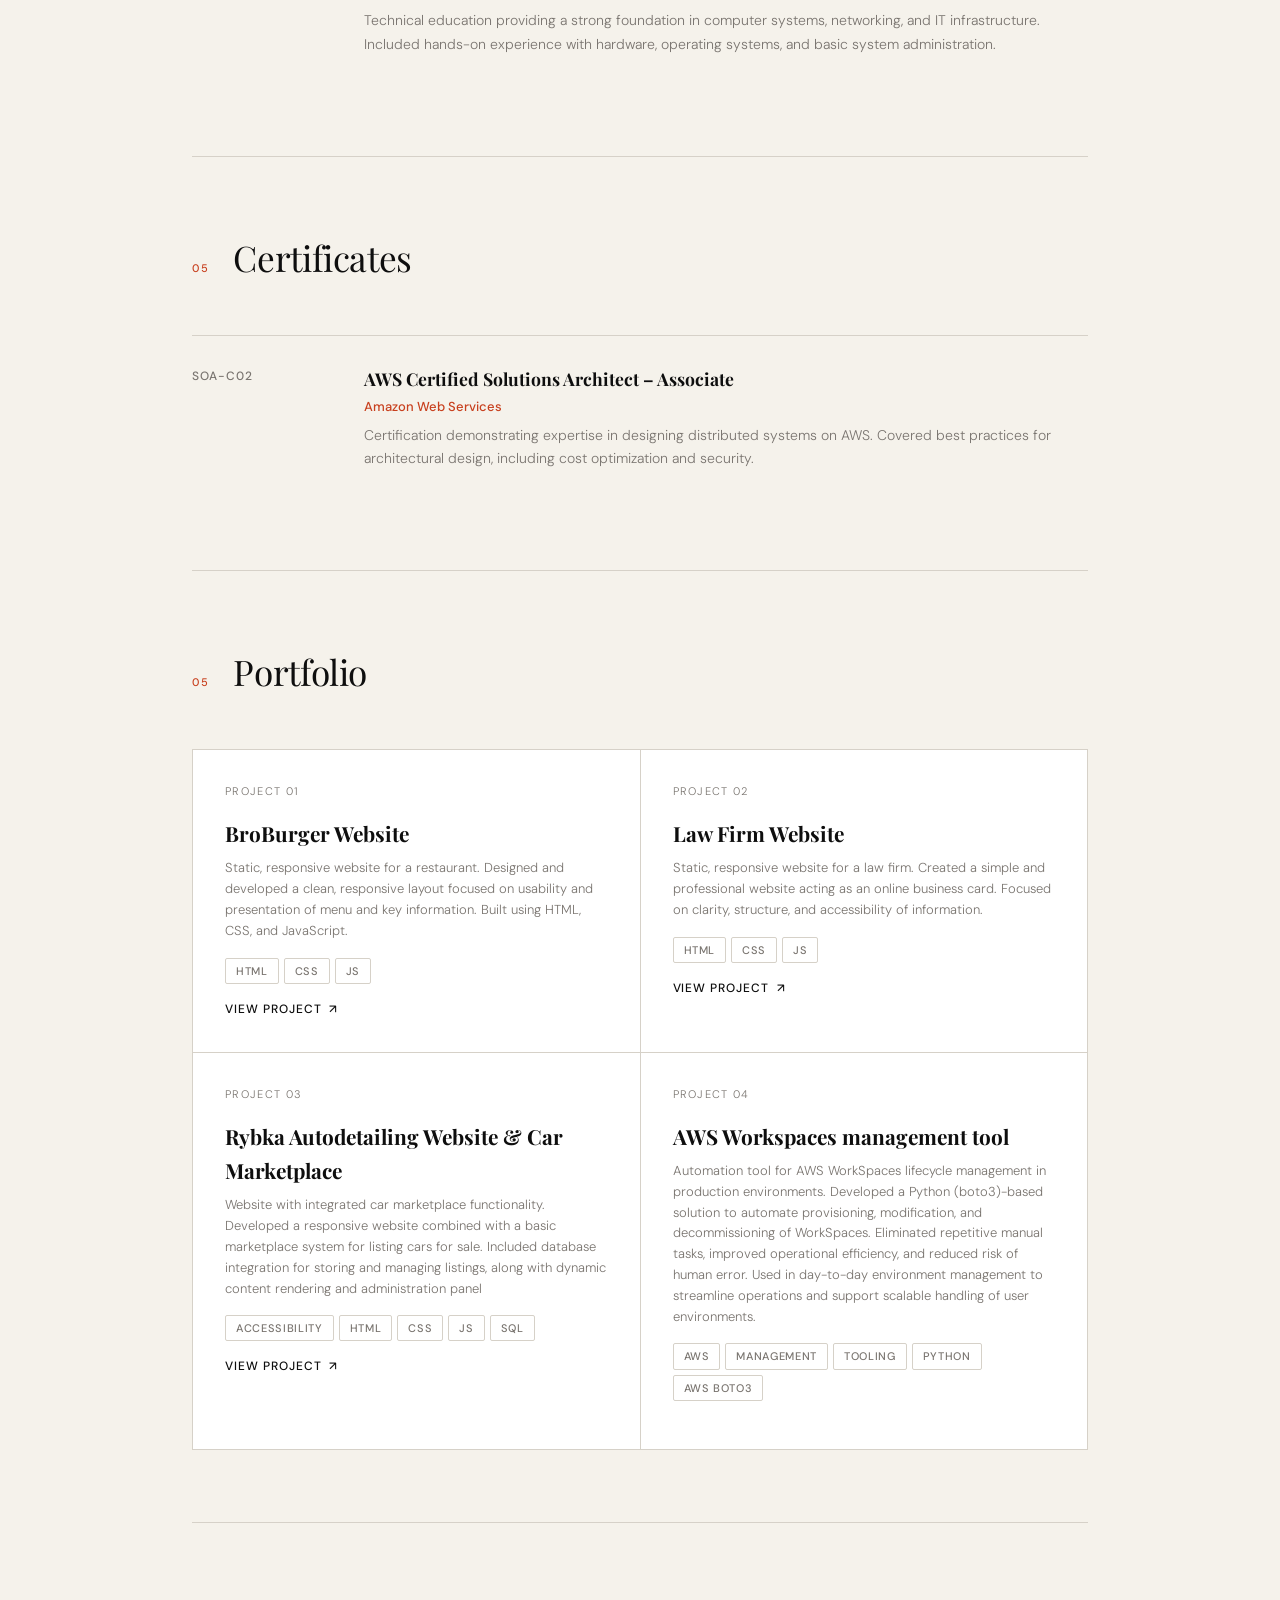
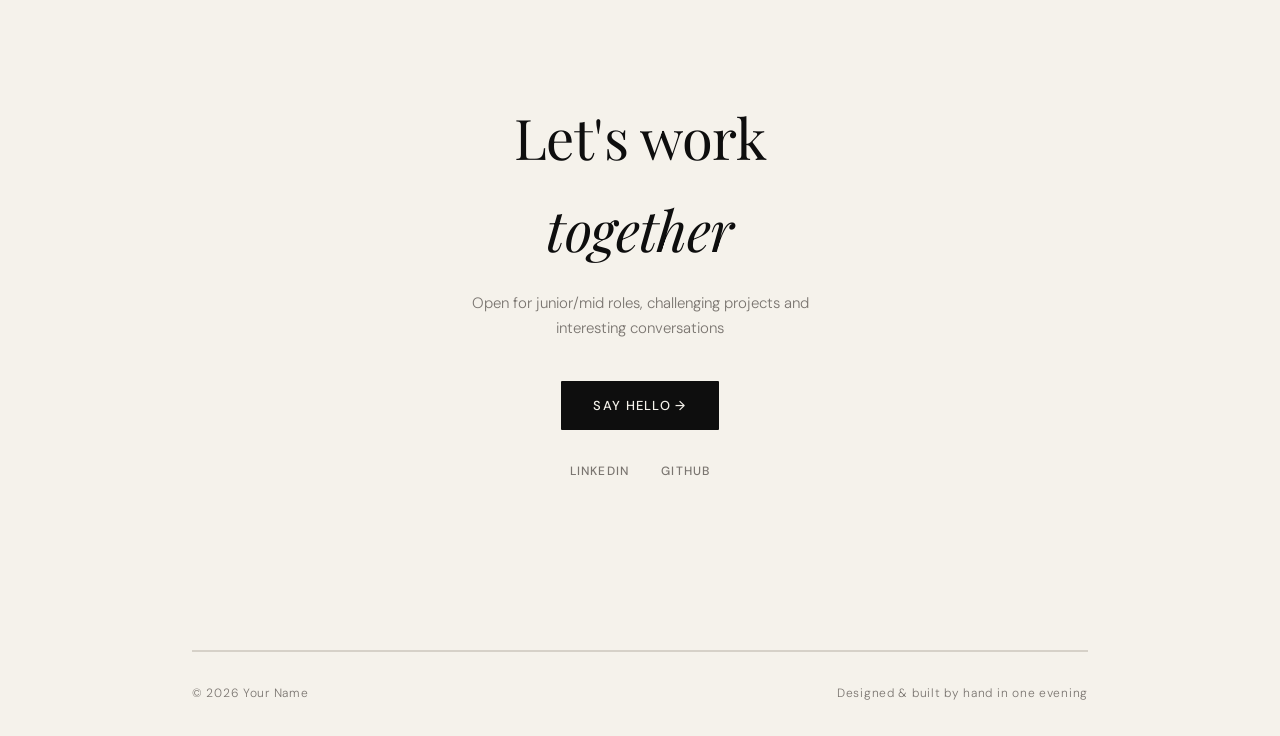
==== commit 349b7720: "Add files via upload" ====
--- a/cv.html
+++ b/cv.html
@@ -3,7 +3,7 @@
 <head>
 <meta charset="UTF-8">
 <meta name="viewport" content="width=device-width, initial-scale=1.0">
-<title>CV — Your Name</title>
+<title>CV — Maciej Dubiel</title>
 <link href="https://fonts.googleapis.com/css2?family=Playfair+Display:ital,wght@0,400;0,700;1,400&family=DM+Sans:wght@300;400;500&display=swap" rel="stylesheet">
 <link rel="stylesheet" href="style.css">
 </head>
@@ -136,7 +136,7 @@
       <div class="skill-cell"><div class="skill-name">Python</div><div class="skill-bar"><div class="skill-fill" data-width="45"></div></div><div class="skill-level">Intermediate</div></div>
       <div class="skill-cell"><div class="skill-name">Networking</div><div class="skill-bar"><div class="skill-fill" data-width="50"></div></div><div class="skill-level">Intermediate</div></div>
       <div class="skill-cell"><div class="skill-name">Linux</div><div class="skill-bar"><div class="skill-fill" data-width="20"></div></div><div class="skill-level">Basic</div></div>
-      <div class="skill-cell"><div class="skill-name">Windows Server</div><div class="skill-bar"><div class="skill-fill" data-width="20"></div></div><div class="skill-level">Advanced</div></div>
+      <div class="skill-cell"><div class="skill-name">Windows Server</div><div class="skill-bar"><div class="skill-fill" data-width="20"></div></div><div class="skill-level">Basic</div></div>
       <div class="skill-cell"><div class="skill-name">HTML & CSS & JS</div><div class="skill-bar"><div class="skill-fill" data-width="60"></div></div><div class="skill-level">Intermediate</div></div>
       <div class="skill-cell"><div class="skill-name">CI/CD (Azure DevOps & GitLab)</div><div class="skill-bar"><div class="skill-fill" data-width="25"></div></div><div class="skill-level">Basic</div></div>
       <div class="skill-cell"><div class="skill-name">SQL</div><div class="skill-bar"><div class="skill-fill" data-width="30"></div></div><div class="skill-level">Basic</div></div>
@@ -249,7 +249,7 @@
 
   <footer>
     <span>© 2026 Your Name</span>
-    <span>Designed & built by hand</span>
+    <span>Designed & built by hand in one evening</span>
   </footer>
 
 </div>
--- a/style.css
+++ b/style.css
@@ -377,13 +377,17 @@
   .fade-in { opacity: 0; transform: translateY(24px); transition: opacity 0.6s ease, transform 0.6s ease; }
   .fade-in.visible { opacity: 1; transform: translateY(0); }
 
-  /* ── RESPONSIVE ── */
-  @media (max-width: 700px) {
-    header { grid-template-columns: 1fr; }
-    .header-right { text-align: left; }
-    .about-grid { grid-template-columns: 1fr; gap: 2rem; }
-    .skills-grid { grid-template-columns: repeat(2, 1fr); }
-    .portfolio-grid { grid-template-columns: 1fr; }
-    .timeline-item, .edu-item { grid-template-columns: 1fr; gap: 0.5rem; }
-    .section-nav { display: none; }
-  }+  /* ── JOURNEY SECTION ── */
+  .journey-grid { display: grid; grid-template-columns: repeat(2, 1fr); gap: 1.5rem; }
+
+  .journey-card {
+    background: var(--card);
+    border: 1px solid var(--line);
+    padding: 1.75rem;
+    border-radius: 2px;
+    opacity: 0;
+    transform: translateY(20px);
+    transition: opacity 0.5s ease, transform 0.5s ease, background 0.2s;
+  }
+
+  .journey-card.visible { opacity: 1; transfor
